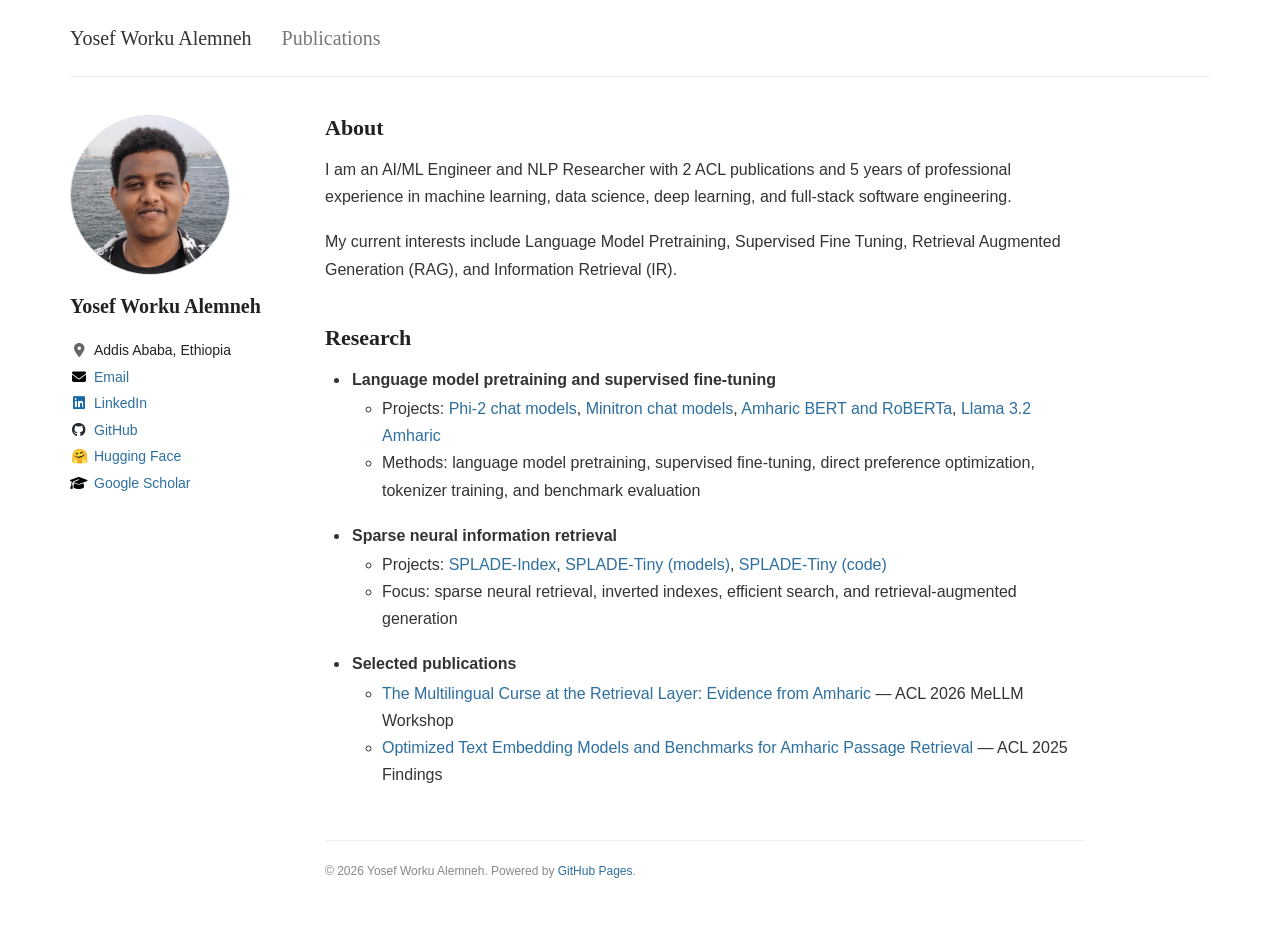
==== index.html @ 279448fb "add model links to publications" ====
<!doctype html>
<html lang="en">
  <head>
    <meta charset="UTF-8" />
    <meta name="viewport" content="width=device-width, initial-scale=1" />
    <meta name="description" content="Yosef Worku Alemneh — AI/ML Engineer and NLP Researcher." />
    <title>Yosef Worku Alemneh</title>
    <link rel="stylesheet" href="styles.css" />
    <link rel="stylesheet" href="https://cdnjs.cloudflare.com/ajax/libs/font-awesome/6.5.2/css/all.min.css" />
    <style>.profile-links li:nth-child(2) .link-icon,.profile-links li:nth-child(6) .link-icon{color:#000}</style>
    <style>body{font-size:16px}.sidebar{font-size:14px}</style>
    <style>@media(min-width:761px){.site-wrap{max-width:1200px;padding-left:30px;padding-right:30px}.layout{grid-template-columns:205px minmax(0,760px);gap:50px}}</style>
    <style>.portrait{overflow:hidden}.portrait img{width:100%;height:100%;object-fit:cover;display:block}</style>
  </head>
  <body>
    <div class="site-wrap">
      <header class="masthead">
        <a class="site-title" href="#about">Yosef Worku Alemneh</a>
        <nav><a href="publications.html">Publications</a></nav>
      </header>

      <div class="layout">
        <aside class="sidebar">
          <div class="portrait"><img src="images/me.jpg" alt="Yosef Worku Alemneh" /></div>
          <h1>Yosef Worku Alemneh</h1>
          <ul class="profile-links">
            <li class="location"><i class="link-icon fa-solid fa-location-dot" aria-hidden="true"></i>Addis Ababa, Ethiopia</li>
            <li><a href="mailto:yosefwalemneh@gmail.com"><i class="link-icon fa-solid fa-envelope" aria-hidden="true"></i>Email</a></li>
            <li><a href="https://linkedin.com/in/yosef-worku-alemneh" target="_blank" rel="noreferrer"><i class="link-icon fa-brands fa-linkedin" aria-hidden="true"></i>LinkedIn</a></li>
            <li><a href="https://github.com/rasyosef" target="_blank" rel="noreferrer"><i class="link-icon fa-brands fa-github" aria-hidden="true"></i>GitHub</a></li>
            <li><a href="https://huggingface.co/rasyosef" target="_blank" rel="noreferrer"><span class="link-icon hugging-face-icon" aria-hidden="true">🤗</span>Hugging Face</a></li>
            <li><a href="https://scholar.google.com/citations?user=FH2H0KAAAAAJ&amp;hl=en" target="_blank" rel="noreferrer"><i class="link-icon fa-solid fa-graduation-cap" aria-hidden="true"></i>Google Scholar</a></li>
          </ul>
        </aside>

        <main class="main" id="about">
          <h2>About</h2>
          <p>I am an AI/ML Engineer and NLP Researcher with 2 ACL publications and 5 years of professional experience in machine learning, data science, deep learning, and full-stack software engineering.</p>
          <p>My current interests include Language Model Pretraining, Supervised Fine Tuning, Retrieval Augmented Generation (RAG), and Information Retrieval (IR).</p>

          <h2 id="research">Research</h2>
          <ul class="research-list">
            <li>
              <div>Language model pretraining and supervised fine-tuning</div>
              <ul>
                <li>Projects: <a href="https://huggingface.co/collections/rasyosef/phi-2-chat-models" target="_blank" rel="noreferrer">Phi-2 chat models</a>, <a href="https://huggingface.co/collections/rasyosef/minitron-chat-models" target="_blank" rel="noreferrer">Minitron chat models</a>, <a href="https://huggingface.co/collections/rasyosef/amharic-bert-and-roberta" target="_blank" rel="noreferrer">Amharic BERT and RoBERTa</a>, <a href="https://huggingface.co/collections/rasyosef/llama-32-amharic" target="_blank" rel="noreferrer">Llama 3.2 Amharic</a></li>
                <li>Methods: language model pretraining, supervised fine-tuning, direct preference optimization, tokenizer training, and benchmark evaluation</li>
              </ul>
            </li>
            <li>
              <div>Sparse neural information retrieval</div>
              <ul>
                <li>Projects: <a href="https://github.com/rasyosef/splade-index" target="_blank" rel="noreferrer">SPLADE-Index</a>, <a href="https://huggingface.co/collections/rasyosef/splade-tiny-msmarco" target="_blank" rel="noreferrer">SPLADE-Tiny (models)</a>, <a href="https://github.com/rasyosef/splade-tiny-msmarco" target="_blank" rel="noreferrer">SPLADE-Tiny (code)</a></li>
                <li>Focus: sparse neural retrieval, inverted indexes, efficient search, and retrieval-augmented generation</li>
              </ul>
            </li>
            <li>
              <div>Selected publications</div>
              <ul>
                <li><a href="https://aclanthology.org/2026.mellm-1.19/" target="_blank" rel="noreferrer">The Multilingual Curse at the Retrieval Layer: Evidence from Amharic</a> — ACL 2026 MeLLM Workshop</li>
                <li><a href="https://aclanthology.org/2025.findings-acl.543/" target="_blank" rel="noreferrer">Optimized Text Embedding Models and Benchmarks for Amharic Passage Retrieval</a> — ACL 2025 Findings</li>
              </ul>
            </li>
          </ul>

          <footer>© 2026 Yosef Worku Alemneh. Powered by <a href="https://pages.github.com/">GitHub Pages</a>.</footer>
        </main>
      </div>
    </div>
  </body>
</html>
---- styles.css ----
/* AcademicPages-inspired layout: quiet typography, narrow profile rail, long-form content. */
:root{--text:#333;--muted:#777;--link:#2d6f9f;--line:#eee;--paper:#fff}*{box-sizing:border-box}html{scroll-behavior:smooth}body{margin:0;background:var(--paper);color:var(--text);font-family:-apple-system,BlinkMacSystemFont,"Segoe UI",Arial,sans-serif;font-size:15px;line-height:1.7}.site-wrap{max-width:1060px;margin:0 auto;padding:0 35px}.masthead{height:77px;border-bottom:1px solid var(--line);display:flex;align-items:center;justify-content:flex-start;gap:30px}.site-title{font-family:Georgia,serif;font-size:20px;color:var(--text);text-decoration:none}.masthead nav{display:flex;gap:30px}.masthead nav a{font-family:Georgia,serif;font-size:20px;color:var(--muted);text-decoration:none}.masthead nav a:hover{color:var(--link)}.layout{display:grid;grid-template-columns:205px minmax(0,680px);gap:70px;padding-top:38px}.sidebar{font-size:13px}.portrait{width:160px;height:160px;border-radius:50%;background:#e6ecef;color:#7391a0;display:grid;place-items:center;font:64px Georgia,serif;margin-bottom:18px;border:1px solid #d8e1e5}.sidebar h1{font:700 20px Georgia,serif;line-height:1.35;margin:0 0 12px;color:#222}.follow{border:1px solid #bbb;border-radius:4px;background:#fff;padding:5px 14px;color:#555;font-size:12px;cursor:pointer}.follow:hover{border-color:var(--link);color:var(--link)}.profile-links{list-style:none;padding:0;margin:17px 0 0;line-height:1.9;color:var(--muted)}.profile-links li:before{content:""}.profile-links .location{color:#222}.profile-links a,a{color:var(--link);text-decoration:none}.profile-links a:hover,a:hover{text-decoration:underline}.link-icon{display:inline-block;width:18px;margin-right:6px;color:#666;font-weight:700;text-align:center;text-decoration:none}.profile-links li:nth-child(2) .link-icon{color:#c0392b}.profile-links li:nth-child(3) .link-icon{color:#1769aa}.profile-links li:nth-child(4) .link-icon{color:#24292f}.profile-links li:nth-child(5) .link-icon{color:#f4a261}.profile-links li:nth-child(6) .link-icon{color:#d4a017}.main{min-width:0;padding-bottom:45px}.main h2{font:700 22px Georgia,serif;color:#222;margin:0 0 15px;padding-top:0}.main h2:not(:first-child){margin-top:42px}.main p{margin:0 0 18px}.main ul{padding-left:25px;margin-top:0}.main>ul{margin-bottom:0}.research-list>li{margin:0 0 18px;padding-left:2px}.research-list>li>div{font-weight:600}.research-list ul{margin:2px 0 0;padding-left:30px}.research-list li li{margin:0}.main footer{border-top:1px solid var(--line);margin-top:52px;padding-top:20px;color:#888;font-size:12px}@media(max-width:760px){.site-wrap{padding:0 22px}.masthead{height:64px}.layout{display:block;padding-top:28px}.sidebar{display:grid;grid-template-columns:100px 1fr;column-gap:20px;align-items:center;margin-bottom:42px}.portrait{width:100px;height:100px;grid-row:1 / span 3;margin:0;font-size:42px}.sidebar h1{align-self:end;margin:0}.follow{justify-self:start;align-self:center}.profile-links{grid-column:2;margin:0;display:flex;flex-wrap:wrap;gap:0 14px;line-height:1.7}.main h2:not(:first-child){margin-top:34px}}@media(max-width:430px){body{font-size:14px}.masthead nav{gap:16px}.sidebar{grid-template-columns:82px 1fr;gap:5px 16px}.portrait{width:82px;height:82px;font-size:36px}.profile-links{font-size:12px}}
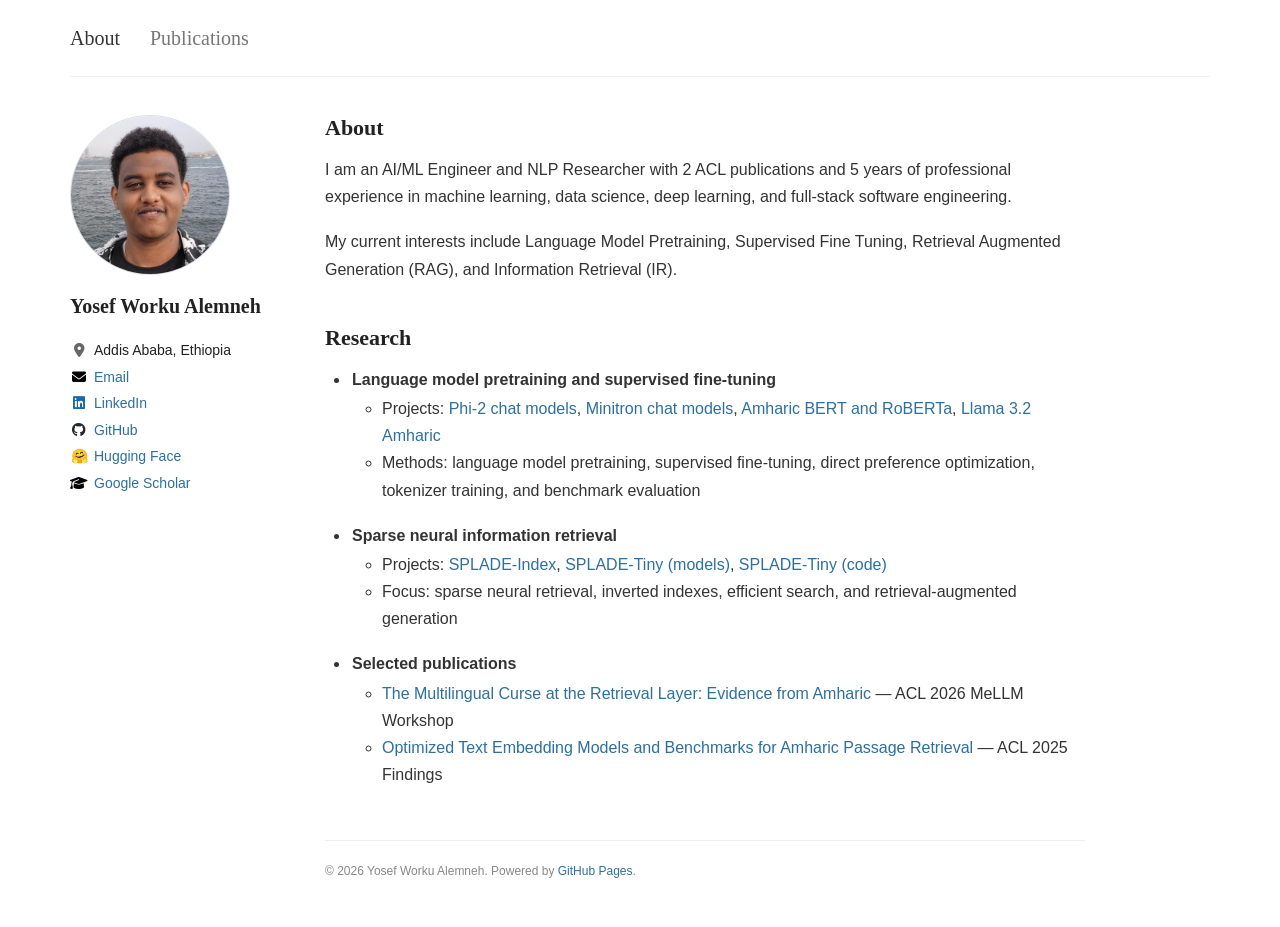
==== commit c623f494: "update links" ====
--- a/index.html
+++ b/index.html
@@ -15,7 +15,7 @@
   <body>
     <div class="site-wrap">
       <header class="masthead">
-        <a class="site-title" href="#about">Yosef Worku Alemneh</a>
+        <a class="site-title" href="#about">About</a>
         <nav><a href="publications.html">Publications</a></nav>
       </header>
 
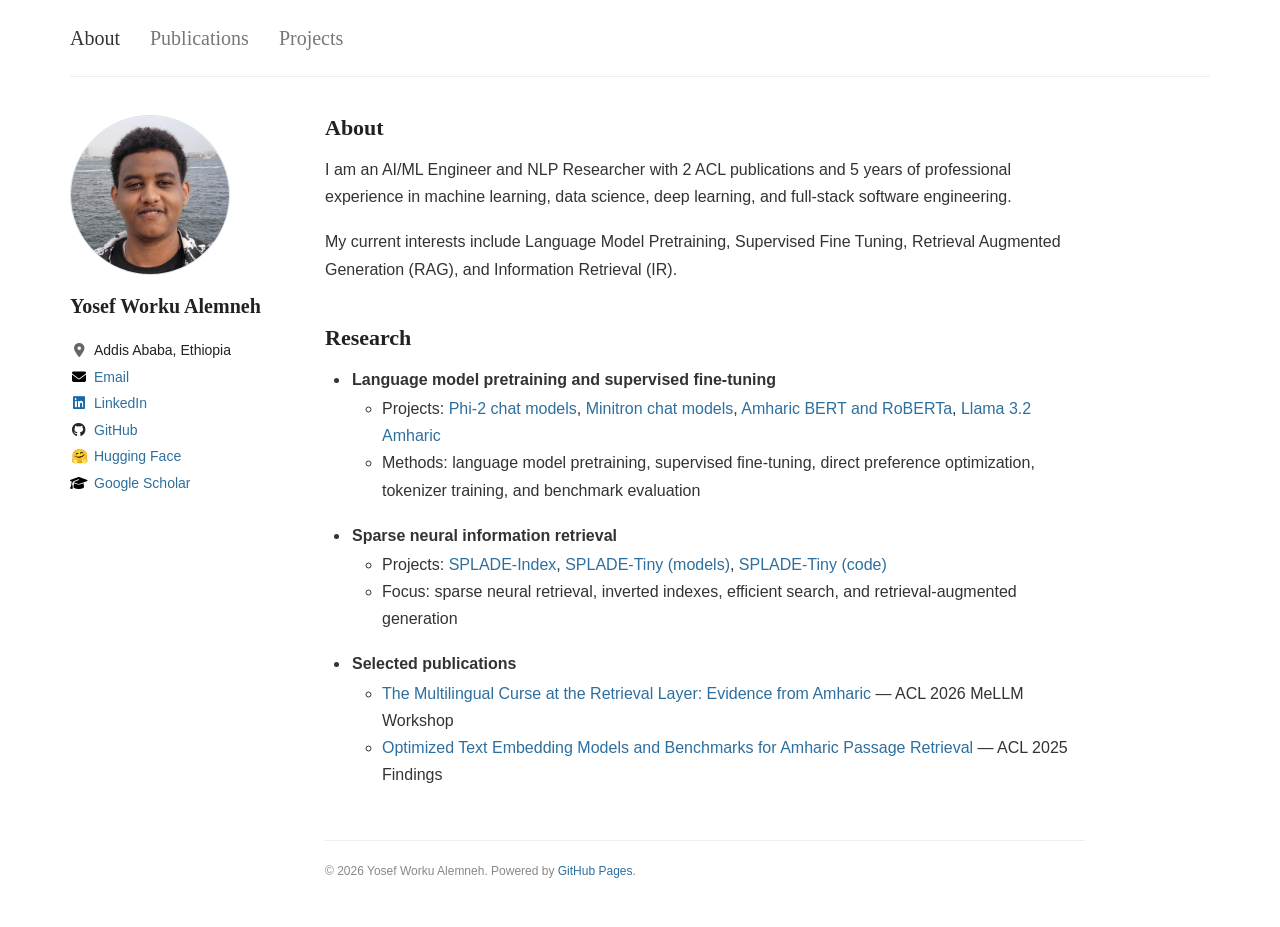
==== commit 29d9edf8: "new projects page" ====
--- a/index.html
+++ b/index.html
@@ -16,7 +16,7 @@
     <div class="site-wrap">
       <header class="masthead">
         <a class="site-title" href="#about">About</a>
-        <nav><a href="publications.html">Publications</a></nav>
+        <nav><a href="publications.html">Publications</a><a href="projects.html">Projects</a></nav>
       </header>
 
       <div class="layout">
@@ -37,7 +37,6 @@
           <h2>About</h2>
           <p>I am an AI/ML Engineer and NLP Researcher with 2 ACL publications and 5 years of professional experience in machine learning, data science, deep learning, and full-stack software engineering.</p>
           <p>My current interests include Language Model Pretraining, Supervised Fine Tuning, Retrieval Augmented Generation (RAG), and Information Retrieval (IR).</p>
-
           <h2 id="research">Research</h2>
           <ul class="research-list">
             <li>
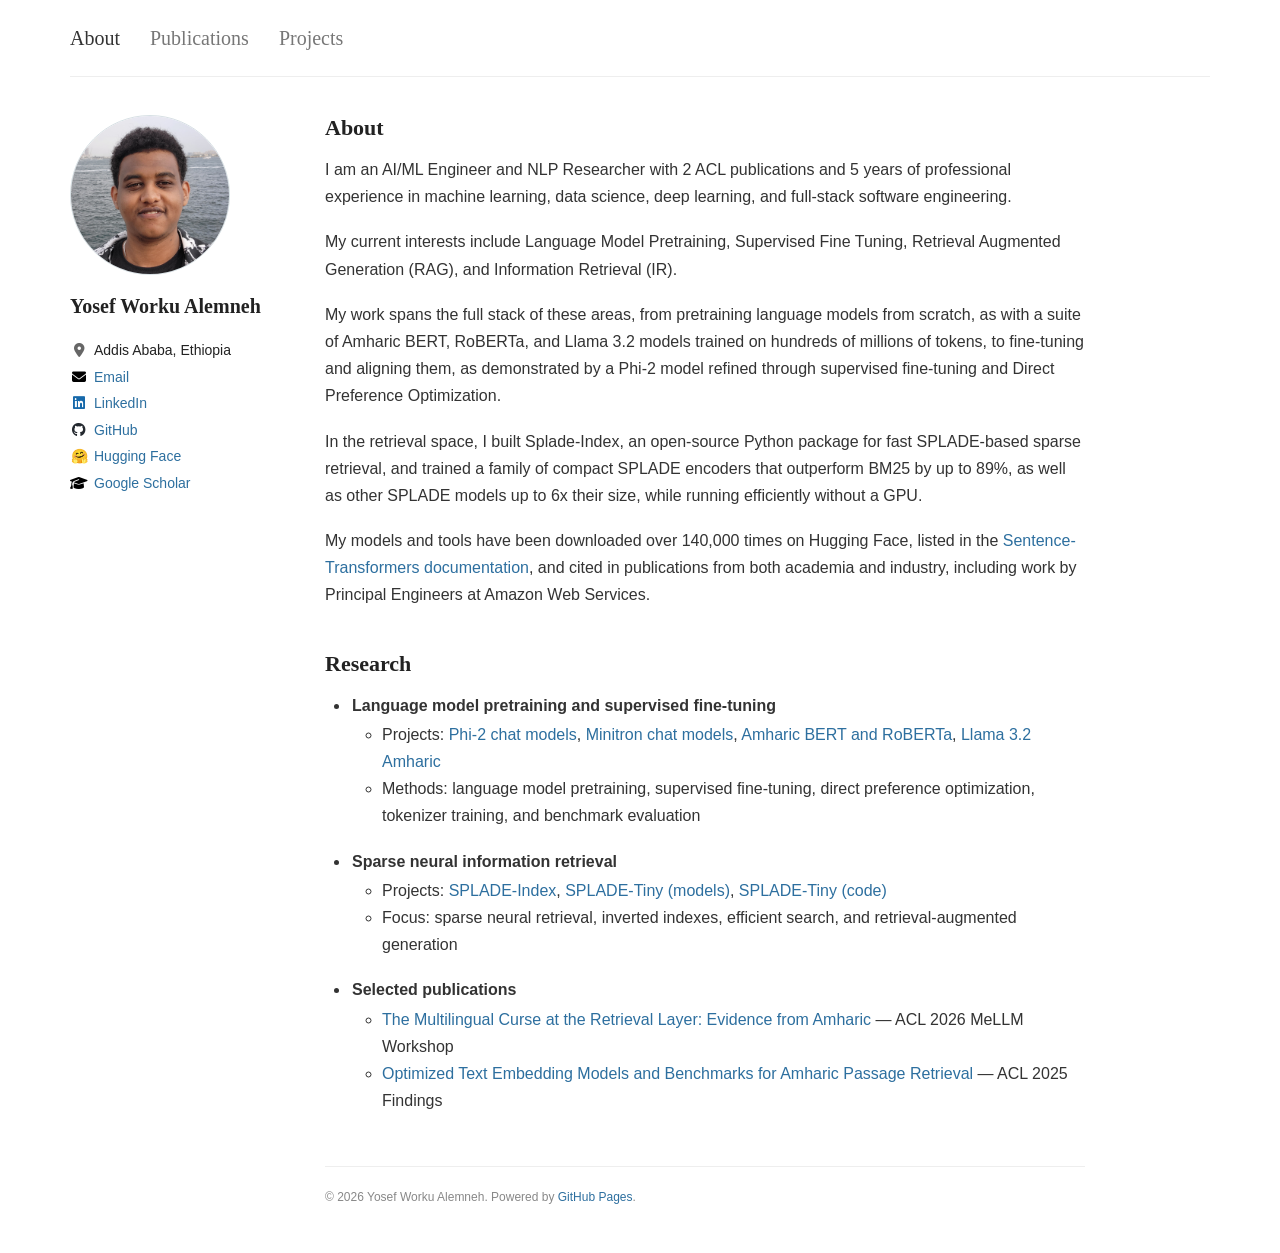
==== commit 4adae2ec: "updated about and project sections" ====
--- a/index.html
+++ b/index.html
@@ -37,6 +37,9 @@
           <h2>About</h2>
           <p>I am an AI/ML Engineer and NLP Researcher with 2 ACL publications and 5 years of professional experience in machine learning, data science, deep learning, and full-stack software engineering.</p>
           <p>My current interests include Language Model Pretraining, Supervised Fine Tuning, Retrieval Augmented Generation (RAG), and Information Retrieval (IR).</p>
+          <p>My work spans the full stack of these areas, from pretraining language models from scratch, as with a suite of Amharic BERT, RoBERTa, and Llama 3.2 models trained on hundreds of millions of tokens, to fine-tuning and aligning them, as demonstrated by a Phi-2 model refined through supervised fine-tuning and Direct Preference Optimization.</p>
+          <p>In the retrieval space, I built Splade-Index, an open-source Python package for fast SPLADE-based sparse retrieval, and trained a family of compact SPLADE encoders that outperform BM25 by up to 89%, as well as other SPLADE models up to 6x their size, while running efficiently without a GPU.</p>
+          <p>My models and tools have been downloaded over 140,000 times on Hugging Face, listed in the <a href="https://sbert.net/docs/sparse_encoder/pretrained_models.html" target="_blank" rel="noreferrer">Sentence-Transformers documentation</a>, and cited in publications from both academia and industry, including work by Principal Engineers at Amazon Web Services.</p>
           <h2 id="research">Research</h2>
           <ul class="research-list">
             <li>
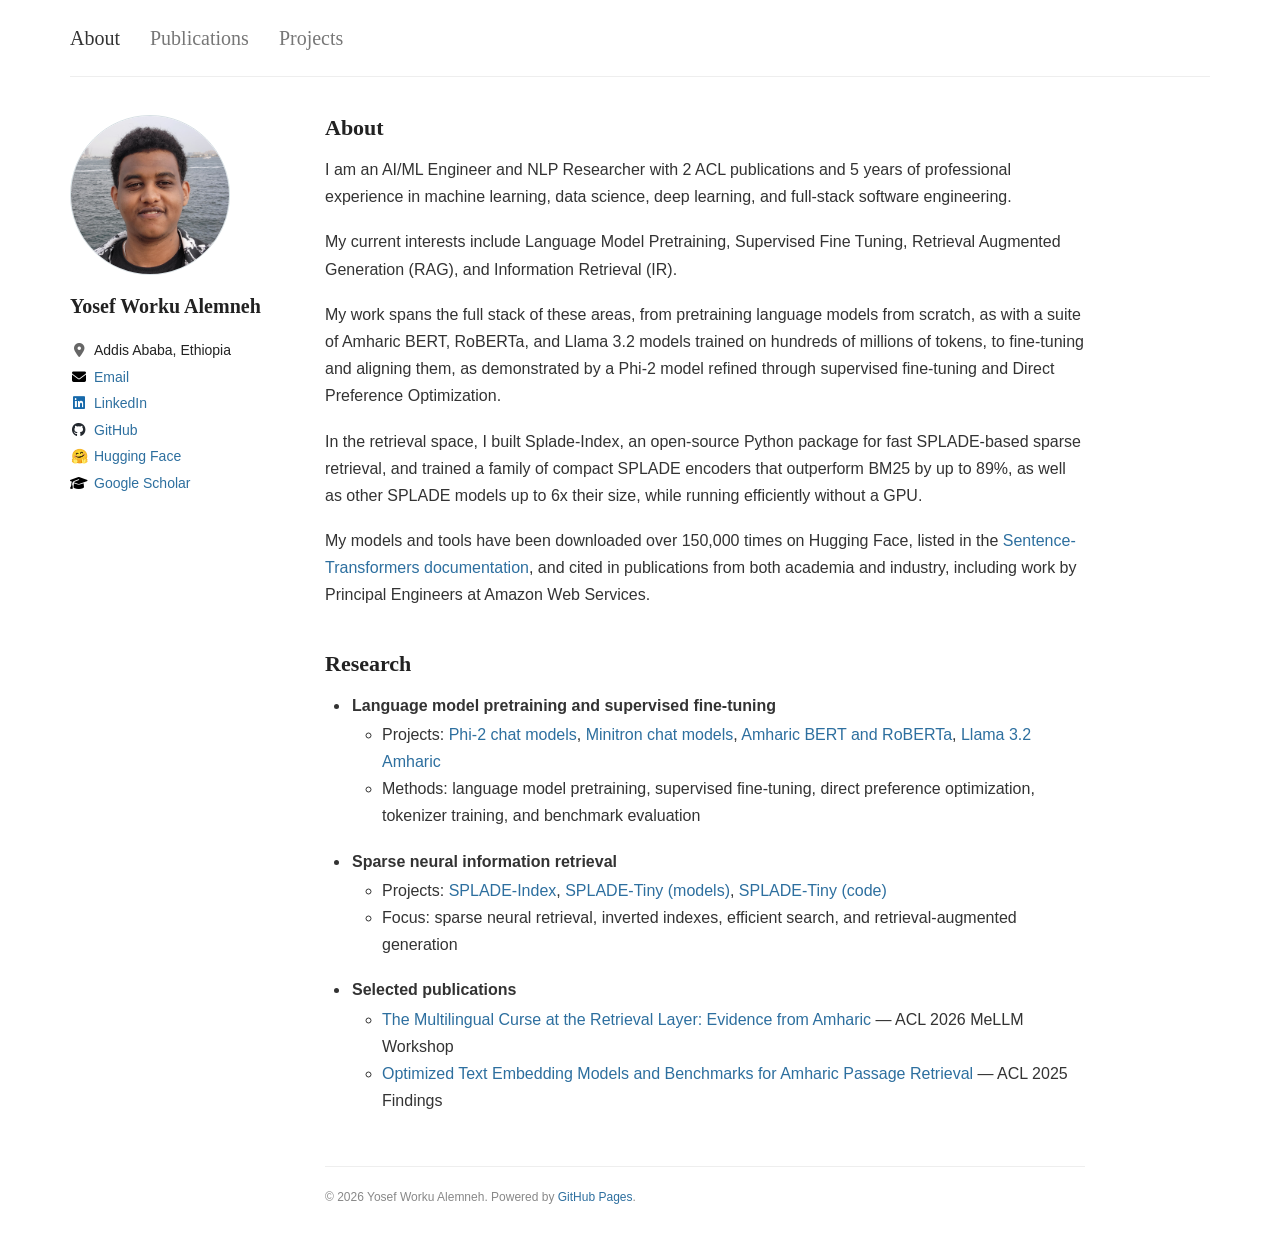
==== commit d50d0bf9: "update download count" ====
--- a/index.html
+++ b/index.html
@@ -39,7 +39,7 @@
           <p>My current interests include Language Model Pretraining, Supervised Fine Tuning, Retrieval Augmented Generation (RAG), and Information Retrieval (IR).</p>
           <p>My work spans the full stack of these areas, from pretraining language models from scratch, as with a suite of Amharic BERT, RoBERTa, and Llama 3.2 models trained on hundreds of millions of tokens, to fine-tuning and aligning them, as demonstrated by a Phi-2 model refined through supervised fine-tuning and Direct Preference Optimization.</p>
           <p>In the retrieval space, I built Splade-Index, an open-source Python package for fast SPLADE-based sparse retrieval, and trained a family of compact SPLADE encoders that outperform BM25 by up to 89%, as well as other SPLADE models up to 6x their size, while running efficiently without a GPU.</p>
-          <p>My models and tools have been downloaded over 140,000 times on Hugging Face, listed in the <a href="https://sbert.net/docs/sparse_encoder/pretrained_models.html" target="_blank" rel="noreferrer">Sentence-Transformers documentation</a>, and cited in publications from both academia and industry, including work by Principal Engineers at Amazon Web Services.</p>
+          <p>My models and tools have been downloaded over 150,000 times on Hugging Face, listed in the <a href="https://sbert.net/docs/sparse_encoder/pretrained_models.html" target="_blank" rel="noreferrer">Sentence-Transformers documentation</a>, and cited in publications from both academia and industry, including work by Principal Engineers at Amazon Web Services.</p>
           <h2 id="research">Research</h2>
           <ul class="research-list">
             <li>
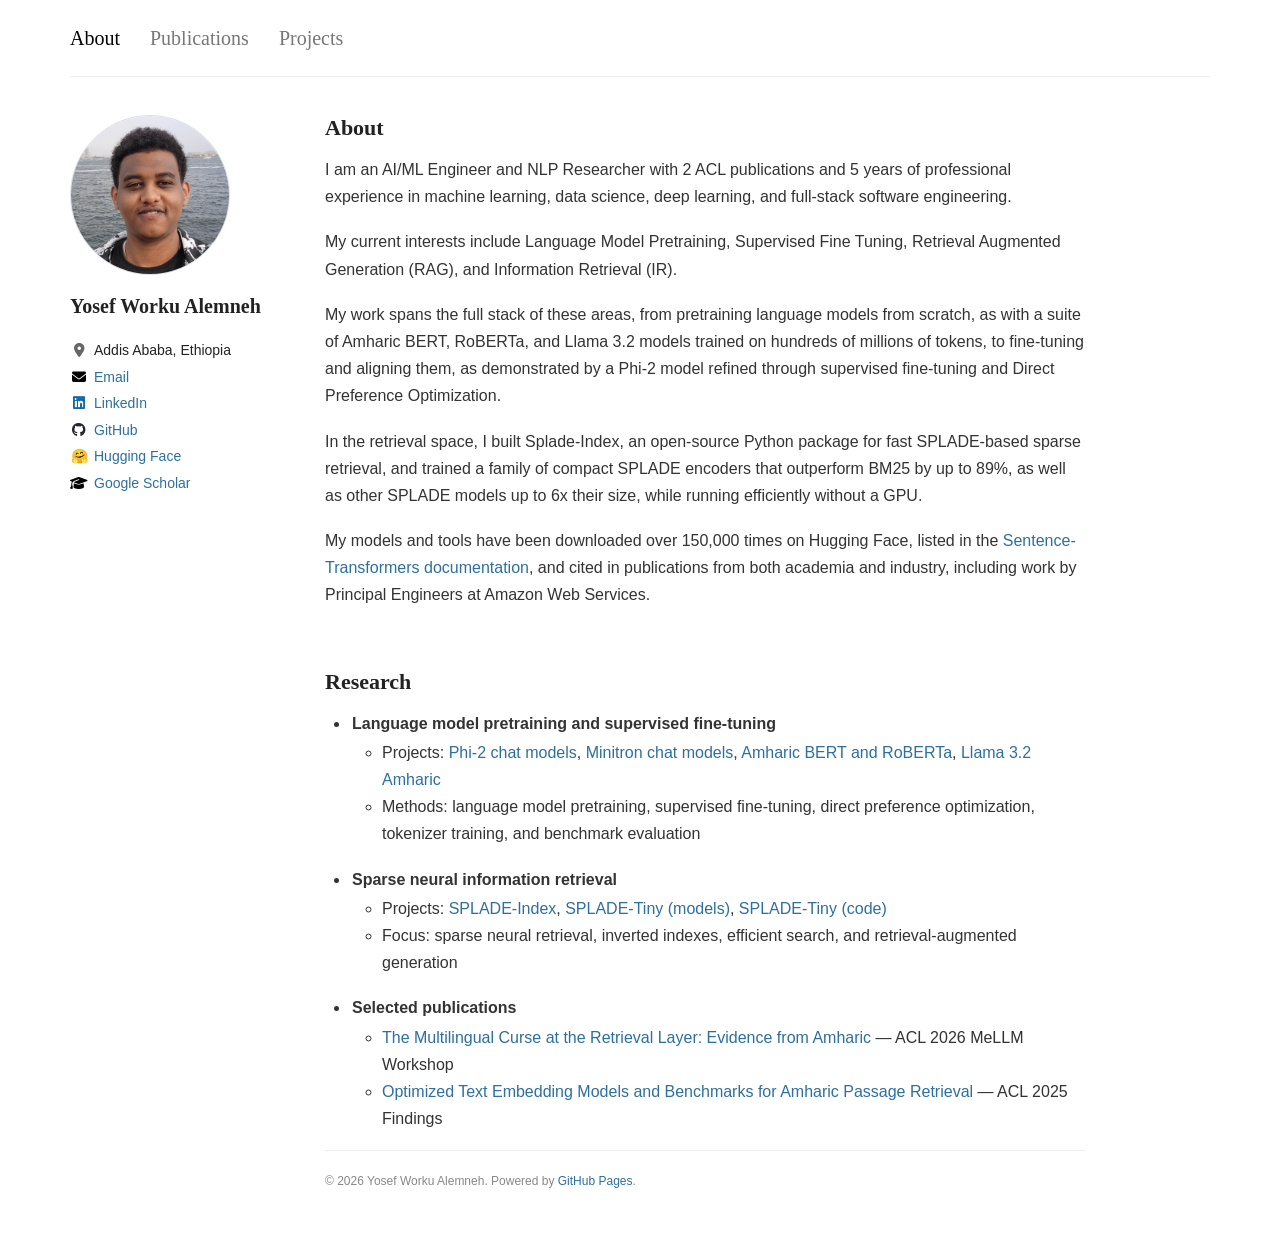
==== commit 0da968d5: "fix footer to bottom of page" ====
--- a/index.html
+++ b/index.html
@@ -15,7 +15,7 @@
   <body>
     <div class="site-wrap">
       <header class="masthead">
-        <a class="site-title" href="#about">About</a>
+        <a class="site-title active" href="#about" aria-current="page">About</a>
         <nav><a href="publications.html">Publications</a><a href="projects.html">Projects</a></nav>
       </header>
 
--- a/styles.css
+++ b/styles.css
@@ -1,2 +1,3 @@
 /* AcademicPages-inspired layout: quiet typography, narrow profile rail, long-form content. */
-:root{--text:#333;--muted:#777;--link:#2d6f9f;--line:#eee;--paper:#fff}*{box-sizing:border-box}html{scroll-behavior:smooth}body{margin:0;background:var(--paper);color:var(--text);font-family:-apple-system,BlinkMacSystemFont,"Segoe UI",Arial,sans-serif;font-size:15px;line-height:1.7}.site-wrap{max-width:1060px;margin:0 auto;padding:0 35px}.masthead{height:77px;border-bottom:1px solid var(--line);display:flex;align-items:center;justify-content:flex-start;gap:30px}.site-title{font-family:Georgia,serif;font-size:20px;color:var(--text);text-decoration:none}.masthead nav{display:flex;gap:30px}.masthead nav a{font-family:Georgia,serif;font-size:20px;color:var(--muted);text-decoration:none}.masthead nav a:hover{color:var(--link)}.layout{display:grid;grid-template-columns:205px minmax(0,680px);gap:70px;padding-top:38px}.sidebar{font-size:13px}.portrait{width:160px;height:160px;border-radius:50%;background:#e6ecef;color:#7391a0;display:grid;place-items:center;font:64px Georgia,serif;margin-bottom:18px;border:1px solid #d8e1e5}.sidebar h1{font:700 20px Georgia,serif;line-height:1.35;margin:0 0 12px;color:#222}.follow{border:1px solid #bbb;border-radius:4px;background:#fff;padding:5px 14px;color:#555;font-size:12px;cursor:pointer}.follow:hover{border-color:var(--link);color:var(--link)}.profile-links{list-style:none;padding:0;margin:17px 0 0;line-height:1.9;color:var(--muted)}.profile-links li:before{content:""}.profile-links .location{color:#222}.profile-links a,a{color:var(--link);text-decoration:none}.profile-links a:hover,a:hover{text-decoration:underline}.link-icon{display:inline-block;width:18px;margin-right:6px;color:#666;font-weight:700;text-align:center;text-decoration:none}.profile-links li:nth-child(2) .link-icon{color:#c0392b}.profile-links li:nth-child(3) .link-icon{color:#1769aa}.profile-links li:nth-child(4) .link-icon{color:#24292f}.profile-links li:nth-child(5) .link-icon{color:#f4a261}.profile-links li:nth-child(6) .link-icon{color:#d4a017}.main{min-width:0;padding-bottom:45px}.main h2{font:700 22px Georgia,serif;color:#222;margin:0 0 15px;padding-top:0}.main h2:not(:first-child){margin-top:42px}.main p{margin:0 0 18px}.main ul{padding-left:25px;margin-top:0}.main>ul{margin-bottom:0}.research-list>li{margin:0 0 18px;padding-left:2px}.research-list>li>div{font-weight:600}.research-list ul{margin:2px 0 0;padding-left:30px}.research-list li li{margin:0}.main footer{border-top:1px solid var(--line);margin-top:52px;padding-top:20px;color:#888;font-size:12px}@media(max-width:760px){.site-wrap{padding:0 22px}.masthead{height:64px}.layout{display:block;padding-top:28px}.sidebar{display:grid;grid-template-columns:100px 1fr;column-gap:20px;align-items:center;margin-bottom:42px}.portrait{width:100px;height:100px;grid-row:1 / span 3;margin:0;font-size:42px}.sidebar h1{align-self:end;margin:0}.follow{justify-self:start;align-self:center}.profile-links{grid-column:2;margin:0;display:flex;flex-wrap:wrap;gap:0 14px;line-height:1.7}.main h2:not(:first-child){margin-top:34px}}@media(max-width:430px){body{font-size:14px}.masthead nav{gap:16px}.sidebar{grid-template-columns:82px 1fr;gap:5px 16px}.portrait{width:82px;height:82px;font-size:36px}.profile-links{font-size:12px}}
+.masthead .active{color:#000}.masthead .site-title:not(.active){color:var(--muted)}
+:root{--text:#333;--muted:#777;--link:#2d6f9f;--line:#eee;--paper:#fff}*{box-sizing:border-box}html{scroll-behavior:smooth}body{margin:0;background:var(--paper);color:var(--text);font-family:-apple-system,BlinkMacSystemFont,"Segoe UI",Arial,sans-serif;font-size:15px;line-height:1.7}.site-wrap{max-width:1060px;min-height:100vh;margin:0 auto;padding:0 35px;display:flex;flex-direction:column}.masthead{height:77px;border-bottom:1px solid var(--line);display:flex;align-items:center;justify-content:flex-start;gap:30px}.site-title{font-family:Georgia,serif;font-size:20px;color:var(--text);text-decoration:none}.masthead nav{display:flex;gap:30px}.masthead nav a{font-family:Georgia,serif;font-size:20px;color:var(--muted);text-decoration:none}.masthead nav a:hover{color:var(--link)}.layout{display:grid;grid-template-columns:205px minmax(0,680px);gap:70px;padding-top:38px;flex:1}.sidebar{font-size:13px}.portrait{width:160px;height:160px;border-radius:50%;background:#e6ecef;color:#7391a0;display:grid;place-items:center;font:64px Georgia,serif;margin-bottom:18px;border:1px solid #d8e1e5}.sidebar h1{font:700 20px Georgia,serif;line-height:1.35;margin:0 0 12px;color:#222}.follow{border:1px solid #bbb;border-radius:4px;background:#fff;padding:5px 14px;color:#555;font-size:12px;cursor:pointer}.follow:hover{border-color:var(--link);color:var(--link)}.profile-links{list-style:none;padding:0;margin:17px 0 0;line-height:1.9;color:var(--muted)}.profile-links li:before{content:""}.profile-links .location{color:#222}.profile-links a,a{color:var(--link);text-decoration:none}.profile-links a:hover,a:hover{text-decoration:underline}.link-icon{display:inline-block;width:18px;margin-right:6px;color:#666;font-weight:700;text-align:center;text-decoration:none}.profile-links li:nth-child(2) .link-icon{color:#c0392b}.profile-links li:nth-child(3) .link-icon{color:#1769aa}.profile-links li:nth-child(4) .link-icon{color:#24292f}.profile-links li:nth-child(5) .link-icon{color:#f4a261}.profile-links li:nth-child(6) .link-icon{color:#d4a017}.main{min-width:0;padding-bottom:45px;display:flex;flex-direction:column}.main h2{font:700 22px Georgia,serif;color:#222;margin:0 0 15px;padding-top:0}.main h2:not(:first-child){margin-top:42px}.main p{margin:0 0 18px}.main ul{padding-left:25px;margin-top:0}.main>ul{margin-bottom:0}.research-list>li{margin:0 0 18px;padding-left:2px}.research-list>li>div{font-weight:600}.research-list ul{margin:2px 0 0;padding-left:30px}.research-list li li{margin:0}.main footer{border-top:1px solid var(--line);margin-top:auto;padding-top:20px;color:#888;font-size:12px}@media(max-width:760px){.site-wrap{padding:0 22px}.masthead{height:64px}.layout{display:flex;flex-direction:column;padding-top:28px}.sidebar{display:grid;grid-template-columns:100px 1fr;column-gap:20px;align-items:center;margin-bottom:42px}.portrait{width:100px;height:100px;grid-row:1 / span 3;margin:0;font-size:42px}.sidebar h1{align-self:end;margin:0}.follow{justify-self:start;align-self:center}.profile-links{grid-column:2;margin:0;display:flex;flex-wrap:wrap;gap:0 14px;line-height:1.7}.main{flex:1}.main h2:not(:first-child){margin-top:34px}}@media(max-width:430px){body{font-size:14px}.masthead nav{gap:16px}.sidebar{grid-template-columns:82px 1fr;gap:5px 16px}.portrait{width:82px;height:82px;font-size:36px}.profile-links{font-size:12px}}
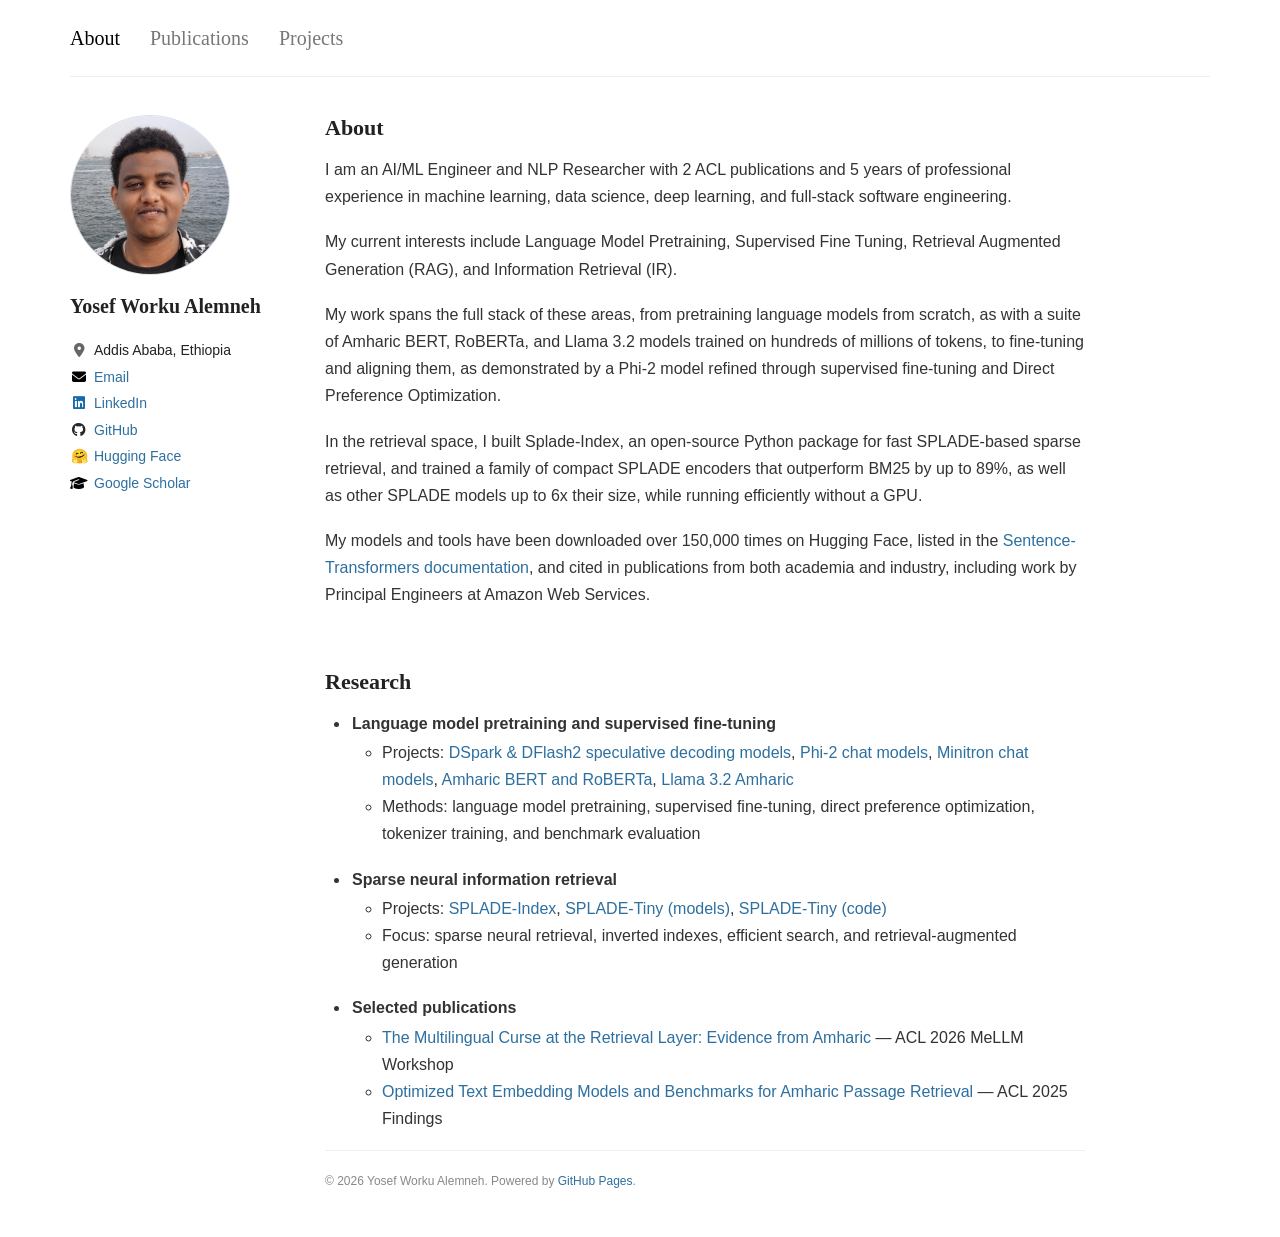
==== commit 0c5b1ab5: "add speculative decoding project" ====
--- a/index.html
+++ b/index.html
@@ -45,7 +45,7 @@
             <li>
               <div>Language model pretraining and supervised fine-tuning</div>
               <ul>
-                <li>Projects: <a href="https://huggingface.co/collections/rasyosef/phi-2-chat-models" target="_blank" rel="noreferrer">Phi-2 chat models</a>, <a href="https://huggingface.co/collections/rasyosef/minitron-chat-models" target="_blank" rel="noreferrer">Minitron chat models</a>, <a href="https://huggingface.co/collections/rasyosef/amharic-bert-and-roberta" target="_blank" rel="noreferrer">Amharic BERT and RoBERTa</a>, <a href="https://huggingface.co/collections/rasyosef/llama-32-amharic" target="_blank" rel="noreferrer">Llama 3.2 Amharic</a></li>
+                <li>Projects: <a href="https://huggingface.co/collections/rasyosef/dspark-and-dflash2" target="_blank" rel="noreferrer">DSpark &amp; DFlash2 speculative decoding models</a>, <a href="https://huggingface.co/collections/rasyosef/phi-2-chat-models" target="_blank" rel="noreferrer">Phi-2 chat models</a>, <a href="https://huggingface.co/collections/rasyosef/minitron-chat-models" target="_blank" rel="noreferrer">Minitron chat models</a>, <a href="https://huggingface.co/collections/rasyosef/amharic-bert-and-roberta" target="_blank" rel="noreferrer">Amharic BERT and RoBERTa</a>, <a href="https://huggingface.co/collections/rasyosef/llama-32-amharic" target="_blank" rel="noreferrer">Llama 3.2 Amharic</a></li>
                 <li>Methods: language model pretraining, supervised fine-tuning, direct preference optimization, tokenizer training, and benchmark evaluation</li>
               </ul>
             </li>
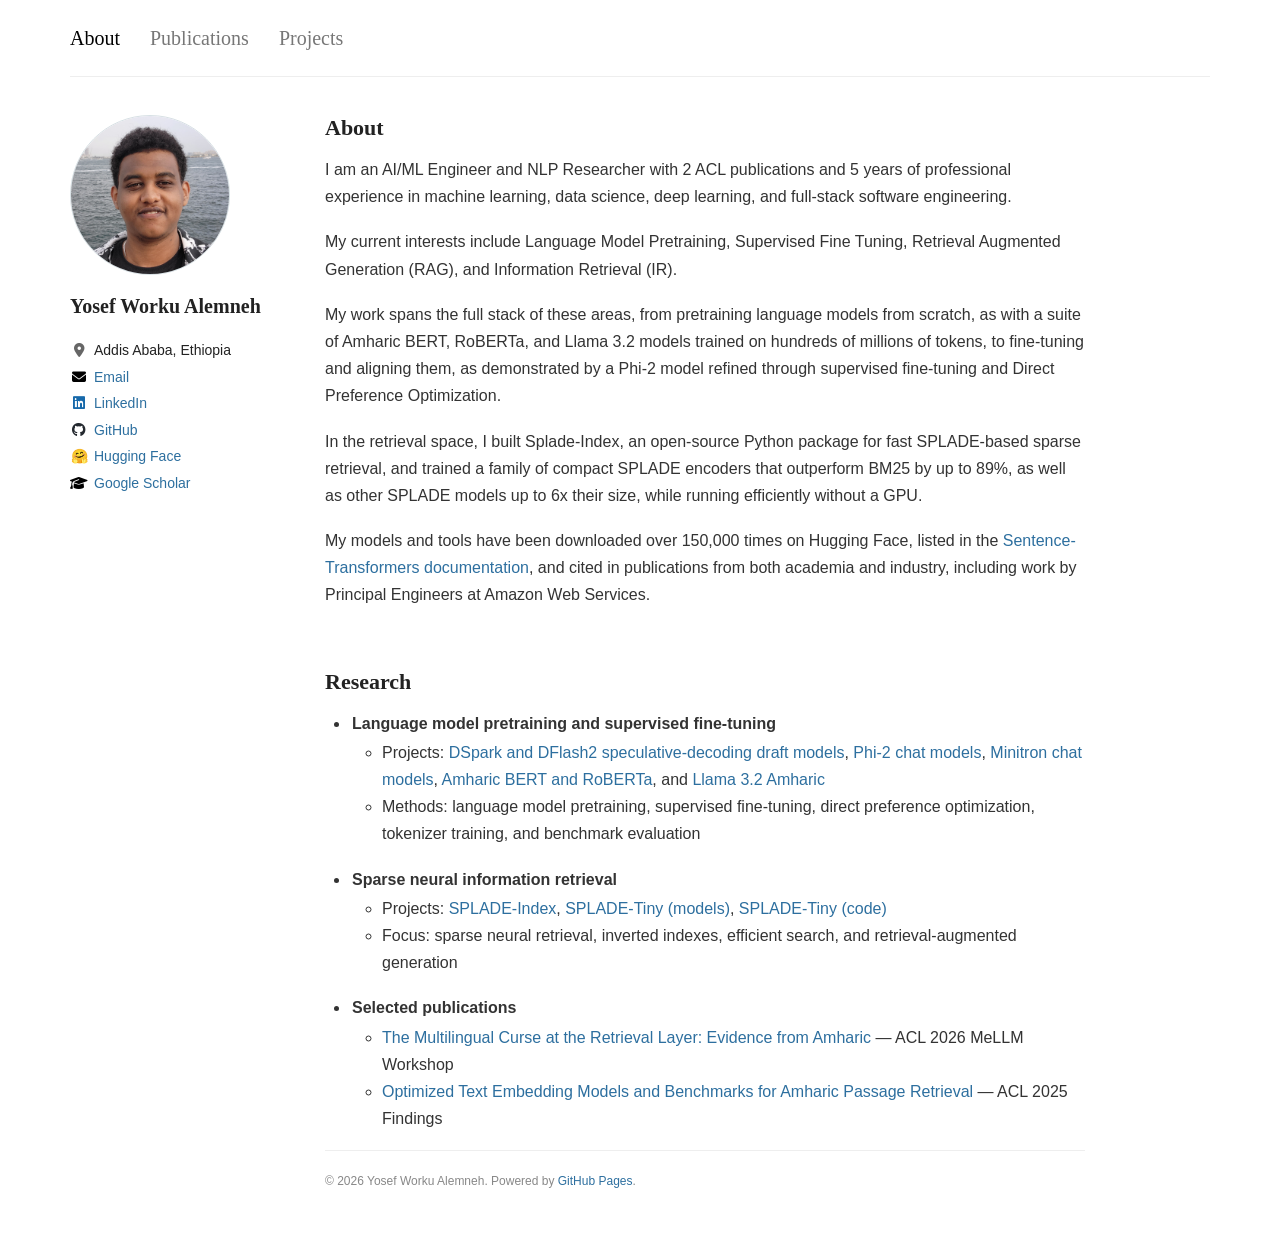
==== commit e54059cc: "update project details" ====
--- a/index.html
+++ b/index.html
@@ -45,7 +45,7 @@
             <li>
               <div>Language model pretraining and supervised fine-tuning</div>
               <ul>
-                <li>Projects: <a href="https://huggingface.co/collections/rasyosef/dspark-and-dflash2" target="_blank" rel="noreferrer">DSpark &amp; DFlash2 speculative decoding models</a>, <a href="https://huggingface.co/collections/rasyosef/phi-2-chat-models" target="_blank" rel="noreferrer">Phi-2 chat models</a>, <a href="https://huggingface.co/collections/rasyosef/minitron-chat-models" target="_blank" rel="noreferrer">Minitron chat models</a>, <a href="https://huggingface.co/collections/rasyosef/amharic-bert-and-roberta" target="_blank" rel="noreferrer">Amharic BERT and RoBERTa</a>, <a href="https://huggingface.co/collections/rasyosef/llama-32-amharic" target="_blank" rel="noreferrer">Llama 3.2 Amharic</a></li>
+                <li>Projects: <a href="https://huggingface.co/collections/rasyosef/dspark-and-dflash2" target="_blank" rel="noreferrer">DSpark and DFlash2 speculative-decoding draft models</a>, <a href="https://huggingface.co/collections/rasyosef/phi-2-chat-models" target="_blank" rel="noreferrer">Phi-2 chat models</a>, <a href="https://huggingface.co/collections/rasyosef/minitron-chat-models" target="_blank" rel="noreferrer">Minitron chat models</a>, <a href="https://huggingface.co/collections/rasyosef/amharic-bert-and-roberta" target="_blank" rel="noreferrer">Amharic BERT and RoBERTa</a>, and <a href="https://huggingface.co/collections/rasyosef/llama-32-amharic" target="_blank" rel="noreferrer">Llama 3.2 Amharic</a></li>
                 <li>Methods: language model pretraining, supervised fine-tuning, direct preference optimization, tokenizer training, and benchmark evaluation</li>
               </ul>
             </li>
